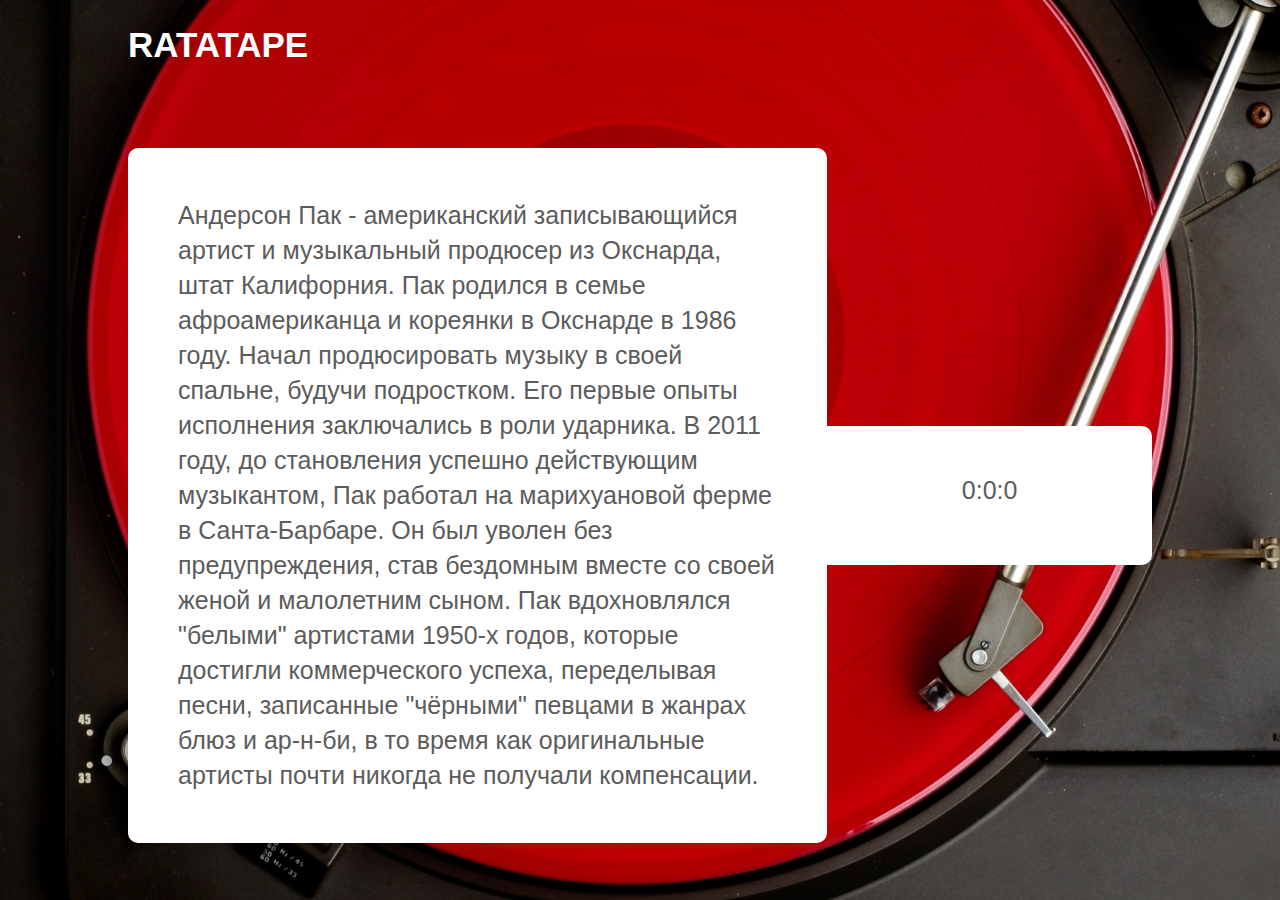
==== main.html @ b48607bf "Добавлена начальная страница" ====
<!DOCTYPE html>
<html lang="en">
<head>
    <meta charset="UTF-8">
    <link rel="stylesheet" href="css/style.css">
    <meta name="viewport" content="width=device-width, initial-scale=1.0">
    <title>RATATAPE</title>
</head>
<body>
    <div class="random-text">Дональд Гловер - американский актёр, сценарист, продюсер, режиссёр, комик и музыкант. Дональд получил известность как сценарист телесериала "Студия 30", а также за роль студента колледжа Троя Барнса в ситкоме "Сообщество". Гловер также записывает музыку под сценическим именем Чайлдиш Гамбино. В 2015 году был дважды номинирован на премию "Грэмми" в категориях лучший рэп-альбом и лучшее выступление. В 2018 году удостоен "Грэмми" в категории "Лучшее традиционное ар-н-би исполнение". Победитель премии "Золотой глобус" (2017) в номинации "Лучший актёр в комедийном сериале" за роль в сериале "Атланта".</div>
    <div class="random-text">Бейонсе - американская певица, актриса, танцовщица, музыкальный продюсер. Будучи ребёнком, участвовала в разных вокальных и танцевальных конкурсах, принимала участие в школьной художественной самодеятельности. 11 декабря 2009 года Билборд объявил Бейонсе  самой успешной исполнительницей 2000-х годов и главной радио-исполнительницей десятилетия. В 2019 году вошла в список самых высокооплачиваемых музыкантов по версии журнала Форбс. Заработанная сумма составила 81 млн долларов, это шестое место в рейтинге, которое певица разделила с Джей-зи.</div>
    <div class="random-text">Андерсон Пак - американский записывающийся артист и музыкальный продюсер из Окснарда, штат Калифорния. Пак родился в семье афроамериканца и кореянки в Окснарде в 1986 году. Начал продюсировать музыку в своей спальне, будучи подростком. Его первые опыты исполнения заключались в роли ударника. В 2011 году, до становления успешно действующим музыкантом, Пак работал на марихуановой ферме в Санта-Барбаре. Он был уволен без предупреждения, став бездомным вместе со своей женой и малолетним сыном. Пак вдохновлялся "белыми" артистами 1950-х годов, которые достигли коммерческого успеха, переделывая песни, записанные "чёрными" певцами в жанрах блюз и ар-н-би, в то время как оригинальные артисты почти никогда не получали компенсации.</div>
    <div class="random-text">Фрэнсис Альберт Синатра - американский киноактёр, кинорежиссёр, продюсер, шоумен, певец. Одиннадцать раз становился лауреатом премии "Грэмми". Славился романтическим стилем исполнения песен и "бархатным" тембром голоса. В XX веке Синатра стал легендой не только музыкального мира, но и каждого аспекта американской культуры. Когда его не стало, некоторые журналисты писали: "К чёрту календарь. День смерти Фрэнка Синатры - конец XX века". Певческая карьера Синатры стартовала ещё в 1930-х годах, а к концу жизни он считался эталоном музыкального стиля и вкуса. В молодые годы имел прозвище Фрэнки и Голос, в более поздние годы - Мистер Голубые Глаза, а затем - Председатель. За 60 лет активной творческой деятельности записал около 100 неизменно популярных дисков-синглов.</div>
    <div class="random-text">Кендрик Ламар Дакворт - американский рэп-исполнитель. По мнению множества авторитетных музыкантов, является "Новым королём Западного побережья". Первый в истории неджазовый и неклассический музыкант, получивший Пулитцеровскую премию. За всю свою музыкальную карьеру Ламар получил широкое признание слушателей и музыкальных рецензентов, что помогло ему завоевать обилие музыкальных наград, в том числе семь премий "Грэмми". В 2015 году он был номинирован в 11 категориях "Грэмми", что позволило ему расположиться на втором месте после Майкла Джексона по числу номинаций за одну церемонию. В 2016 журнал Тайм включил Ламара в список ста наиболее влиятельных людей года. Вдобавок, помимо сольной карьеры, он входит в альянс рэперов Западного Побережья.</div>
    <div class="random-text">Джонни Кэш - американский певец и композитор-песенник, ключевая фигура в музыке кантри, является одним из самых влиятельных музыкантов 20 века. Несмотря на то, что в первую очередь его признали иконой кантри, исполнение песен в таких жанрах как госпел, рок-н-ролл и рокабилли - не редкость. Благодаря своей музыке, стилю жизни на сцене и вне её заслужил авторитет среди большого круга любителей музыки, далеко за пределами жанра кантри. Сам себя позиционировал как исполнителя "христианского кантри". С Джонни Кэшем ассоциируется устойчивое словосочетание "Человек в чёрном", поскольку с 1960-х годов для него было характерно ношение тёмной одежды (причины этого он поясняет в тексте одноимённой песни 1971 года).</div>
    <div class="random-text">Элвис Арон Пресли - американский певец и актёр, один из самых коммерчески успешных исполнителей популярной музыки 20 века. Также известен как "король рок-н-ролла" (или просто "король"). Пресли популяризовал рок-н-ролл, хотя и не был первым исполнителем в этом жанре. Он соединил стили кантри и блюз, дав рождение новому стилю музыки - рокабилли, к которому относятся его первые записи на в середине 1950-х годов. Вкрапляя в свой стиль элементы госпел и эстрады, Пресли вышел за рамки рокабилли и достиг мировой популярности. В 1956 году дебютировал в кино ("Люби меня нежно"). В 1958 - 1960 годах проходил службу в ВС США; после возвращения из армии вновь стал записываться, после чего сконцентрировался на кинокарьере, снявшись в общей сложности в 31 фильме и записав два десятка саундтреков, большая часть которых оценивается крайне слабо.</div>
    <div class="random-text">Эйбел Макконен Тесфайе, профессионально известный как Уикнд - канадский певец, автор песен и музыкальный продюсер эфиопского происхождения. На протяжении 2011 года он выпустил три микстейпа по 9 песен в каждом, которые были одобрены критиками. Год спустя он выпустил сборник из тридцати треков, состоящих из ремастированных версий микстейпового материала и трёх дополнительных песен. Эйбел стал курить марихуану в возрасте 11 лет, а позже перешёл и на более тяжёлые наркотики. Он приписал возникновение его сценического имени следствию бросания средней школы в 2007 году, после того, как он и его друг "ушли [из школы] в один прекрасный уикенд и не вернулись домой". </div>
    <div class="random-text">Канье Омари Уэст - американский рэпер, музыкальный продюсер, композитор и дизайнер. Вырос в Чикаго, где с юных лет был связан с музыкой. В конце 1990-х - начале 2000-х он получил известность как продюсер, приняв участие в создании хитов для таких исполнителей, как Джей-зи, Талиб Квели и Алиша Киз. Бросив обучение в университете, чтобы сосредоточиться на музыке, он решил стать рэпером, выпустив свой дебютный альбом в 2004 году. Канье Уэст известен своими прямыми высказываниями на различных церемониях и в социальных медиа, что не раз приводило к скандалам. В качестве дизайнера он работал с такими компаниями, как Найк и Луи Виттон, а в 2013 году запустил совместно с Адидас собственную линию одежды. В 2014 году Канье женился на звезде реалити-шоу и модели Ким Кардашьян.</div>
    <div class="random-text">Майкл Джозеф Джексон - американский певец, автор песен, музыкальный продюсер, аранжировщик, танцор, хореограф, актёр, сценарист, филантроп, предприниматель. Самый успешный исполнитель в истории поп-музыки, известен как "Король поп-музыки", обладатель 15 премий "Грэмми" и сотен других премий. Количество проданных в мире записей Джексона (альбомов, синглов, сборников и т. д.) составляет 1 миллиард копий. Майкл Джексон внёс значительный вклад в развитие популярной музыки, видеоклипов, танца и моды. Джексона также называют Королём музыкального видео. Джексон превратил клип в произведение искусства через сложные сюжетные линии, танцы, спецэффекты и появление знаменитостей в эпизодических ролях, одновременно разрушая расовые барьеры.</div>
    
    <header class="header">
        <a href="main.html" class="name">RATATAPE</a>
    </header>

    <main class="main">
        <div class="text"></div>

        <div class="timer-and-result">
            <div class="timer">
                <span class="min">0</span>
                <span>:</span>
                <span class="sec">0</span>
                <span>:</span>
                <span class="ms">0</span>
            </div>
            <!-- <div class="result">  </div> -->
            <div class="result">
                <div class="time"></div>
                <div class="speed"></div>
                <div class="mistakes"></div>
            </div>

        </div>
    </main>
    
    <script src="js/main.js"></script>
</body>
</html>
---- css/style.css ----
body {
  margin: 0;
  padding: 0;
  box-sizing: border-box;
  padding: 0 10%;
  font-family: sans-serif;
  font-weight: 500;
  font-size: 25px;
  background: url(../img/bg.jpg) no-repeat;
  background-size: cover;
  color: #5c5c5c;
}

.incorrect {
  background-color: #f36747;
  color: white;
}

.correct {
  background-color: #5bc538;
  color: white;
}

.random-text {
  display: none;
}

.main {
  display: flex;
  justify-content: space-between;
  align-items: center;
  height: 90vh;
}

.timer {
  display: flex;
  justify-content: center;
}

.timer-and-result {
  width: 30%;
  background-color: #fff;
  padding: 50px;
  border-radius: 0 10px 10px 0;
}

.result div {
  margin-top: 10px;
  font-size: 1.4rem;
}

.header {
  height: 10vh;
  display: flex;
  align-items: center;
}

.name {
  font-size: 35px;
  color: white;
  font-weight: 700;
  text-decoration: none;
}

.text {
  width: 80%;
  background-color: #fff;
  padding: 50px;
  border-radius: 10px;
  line-height: 35px;
}
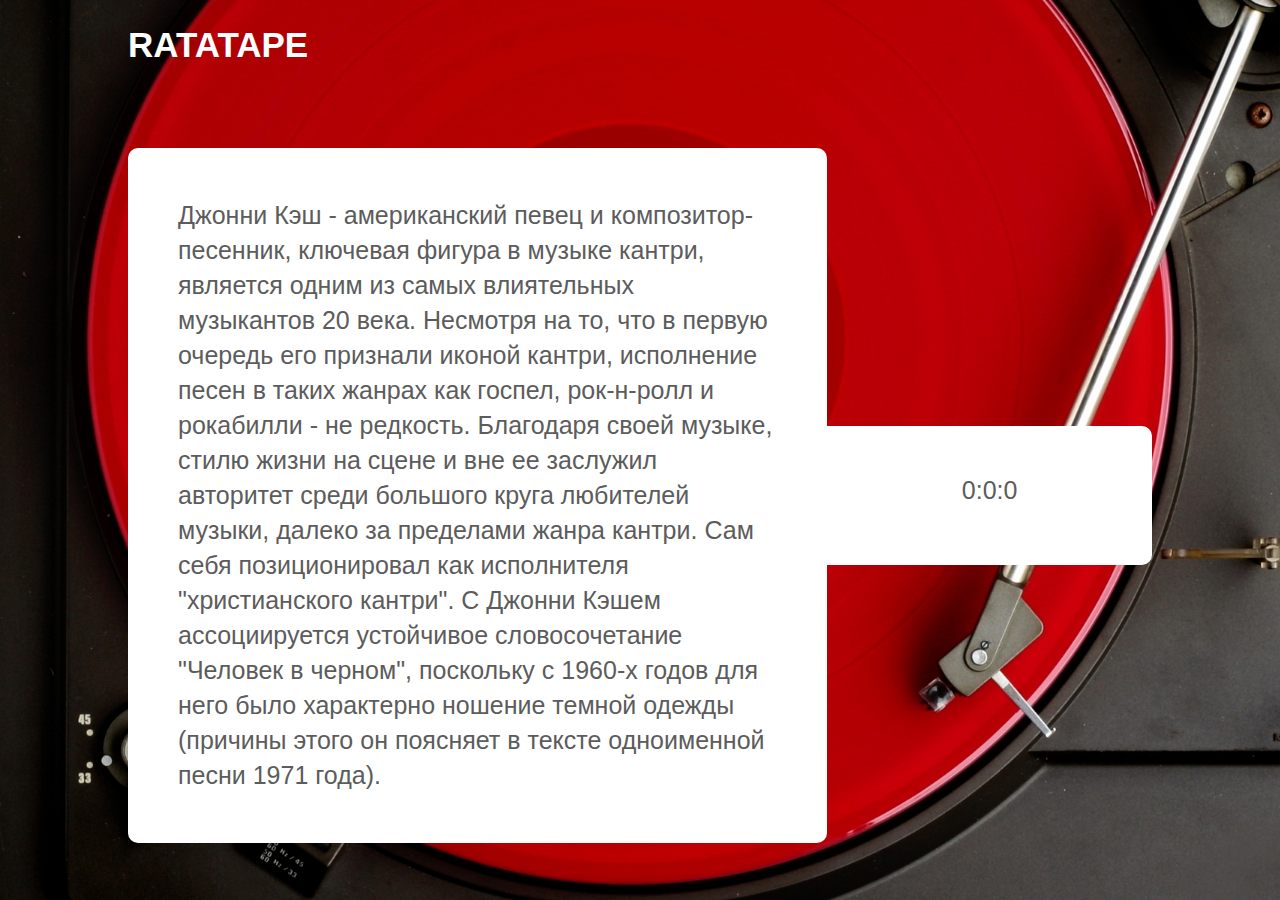
==== commit f5624065: "Исправлены небольшие баги" ====
--- a/main.html
+++ b/main.html
@@ -7,16 +7,16 @@
     <title>RATATAPE</title>
 </head>
 <body>
-    <div class="random-text">Дональд Гловер - американский актёр, сценарист, продюсер, режиссёр, комик и музыкант. Дональд получил известность как сценарист телесериала "Студия 30", а также за роль студента колледжа Троя Барнса в ситкоме "Сообщество". Гловер также записывает музыку под сценическим именем Чайлдиш Гамбино. В 2015 году был дважды номинирован на премию "Грэмми" в категориях лучший рэп-альбом и лучшее выступление. В 2018 году удостоен "Грэмми" в категории "Лучшее традиционное ар-н-би исполнение". Победитель премии "Золотой глобус" (2017) в номинации "Лучший актёр в комедийном сериале" за роль в сериале "Атланта".</div>
-    <div class="random-text">Бейонсе - американская певица, актриса, танцовщица, музыкальный продюсер. Будучи ребёнком, участвовала в разных вокальных и танцевальных конкурсах, принимала участие в школьной художественной самодеятельности. 11 декабря 2009 года Билборд объявил Бейонсе  самой успешной исполнительницей 2000-х годов и главной радио-исполнительницей десятилетия. В 2019 году вошла в список самых высокооплачиваемых музыкантов по версии журнала Форбс. Заработанная сумма составила 81 млн долларов, это шестое место в рейтинге, которое певица разделила с Джей-зи.</div>
-    <div class="random-text">Андерсон Пак - американский записывающийся артист и музыкальный продюсер из Окснарда, штат Калифорния. Пак родился в семье афроамериканца и кореянки в Окснарде в 1986 году. Начал продюсировать музыку в своей спальне, будучи подростком. Его первые опыты исполнения заключались в роли ударника. В 2011 году, до становления успешно действующим музыкантом, Пак работал на марихуановой ферме в Санта-Барбаре. Он был уволен без предупреждения, став бездомным вместе со своей женой и малолетним сыном. Пак вдохновлялся "белыми" артистами 1950-х годов, которые достигли коммерческого успеха, переделывая песни, записанные "чёрными" певцами в жанрах блюз и ар-н-би, в то время как оригинальные артисты почти никогда не получали компенсации.</div>
-    <div class="random-text">Фрэнсис Альберт Синатра - американский киноактёр, кинорежиссёр, продюсер, шоумен, певец. Одиннадцать раз становился лауреатом премии "Грэмми". Славился романтическим стилем исполнения песен и "бархатным" тембром голоса. В XX веке Синатра стал легендой не только музыкального мира, но и каждого аспекта американской культуры. Когда его не стало, некоторые журналисты писали: "К чёрту календарь. День смерти Фрэнка Синатры - конец XX века". Певческая карьера Синатры стартовала ещё в 1930-х годах, а к концу жизни он считался эталоном музыкального стиля и вкуса. В молодые годы имел прозвище Фрэнки и Голос, в более поздние годы - Мистер Голубые Глаза, а затем - Председатель. За 60 лет активной творческой деятельности записал около 100 неизменно популярных дисков-синглов.</div>
-    <div class="random-text">Кендрик Ламар Дакворт - американский рэп-исполнитель. По мнению множества авторитетных музыкантов, является "Новым королём Западного побережья". Первый в истории неджазовый и неклассический музыкант, получивший Пулитцеровскую премию. За всю свою музыкальную карьеру Ламар получил широкое признание слушателей и музыкальных рецензентов, что помогло ему завоевать обилие музыкальных наград, в том числе семь премий "Грэмми". В 2015 году он был номинирован в 11 категориях "Грэмми", что позволило ему расположиться на втором месте после Майкла Джексона по числу номинаций за одну церемонию. В 2016 журнал Тайм включил Ламара в список ста наиболее влиятельных людей года. Вдобавок, помимо сольной карьеры, он входит в альянс рэперов Западного Побережья.</div>
-    <div class="random-text">Джонни Кэш - американский певец и композитор-песенник, ключевая фигура в музыке кантри, является одним из самых влиятельных музыкантов 20 века. Несмотря на то, что в первую очередь его признали иконой кантри, исполнение песен в таких жанрах как госпел, рок-н-ролл и рокабилли - не редкость. Благодаря своей музыке, стилю жизни на сцене и вне её заслужил авторитет среди большого круга любителей музыки, далеко за пределами жанра кантри. Сам себя позиционировал как исполнителя "христианского кантри". С Джонни Кэшем ассоциируется устойчивое словосочетание "Человек в чёрном", поскольку с 1960-х годов для него было характерно ношение тёмной одежды (причины этого он поясняет в тексте одноимённой песни 1971 года).</div>
-    <div class="random-text">Элвис Арон Пресли - американский певец и актёр, один из самых коммерчески успешных исполнителей популярной музыки 20 века. Также известен как "король рок-н-ролла" (или просто "король"). Пресли популяризовал рок-н-ролл, хотя и не был первым исполнителем в этом жанре. Он соединил стили кантри и блюз, дав рождение новому стилю музыки - рокабилли, к которому относятся его первые записи на в середине 1950-х годов. Вкрапляя в свой стиль элементы госпел и эстрады, Пресли вышел за рамки рокабилли и достиг мировой популярности. В 1956 году дебютировал в кино ("Люби меня нежно"). В 1958 - 1960 годах проходил службу в ВС США; после возвращения из армии вновь стал записываться, после чего сконцентрировался на кинокарьере, снявшись в общей сложности в 31 фильме и записав два десятка саундтреков, большая часть которых оценивается крайне слабо.</div>
-    <div class="random-text">Эйбел Макконен Тесфайе, профессионально известный как Уикнд - канадский певец, автор песен и музыкальный продюсер эфиопского происхождения. На протяжении 2011 года он выпустил три микстейпа по 9 песен в каждом, которые были одобрены критиками. Год спустя он выпустил сборник из тридцати треков, состоящих из ремастированных версий микстейпового материала и трёх дополнительных песен. Эйбел стал курить марихуану в возрасте 11 лет, а позже перешёл и на более тяжёлые наркотики. Он приписал возникновение его сценического имени следствию бросания средней школы в 2007 году, после того, как он и его друг "ушли [из школы] в один прекрасный уикенд и не вернулись домой". </div>
+    <div class="random-text">Дональд Гловер - американский актер, сценарист, продюсер, режиссер, комик и музыкант. Дональд получил известность как сценарист телесериала "Студия 30", а также за роль студента колледжа Троя Барнса в ситкоме "Сообщество". Гловер также записывает музыку под сценическим именем Чайлдиш Гамбино. В 2015 году был дважды номинирован на премию "Грэмми" в категориях лучший рэп-альбом и лучшее выступление. В 2018 году удостоен "Грэмми" в категории "Лучшее традиционное ар-н-би исполнение". Победитель премии "Золотой глобус" (2017) в номинации "Лучший актер в комедийном сериале" за роль в сериале "Атланта".</div>
+    <div class="random-text">Бейонсе - американская певица, актриса, танцовщица, музыкальный продюсер. Будучи ребенком, участвовала в разных вокальных и танцевальных конкурсах, принимала участие в школьной художественной самодеятельности. 11 декабря 2009 года Билборд объявил Бейонсе  самой успешной исполнительницей 2000-х годов и главной радио-исполнительницей десятилетия. В 2019 году вошла в список самых высокооплачиваемых музыкантов по версии журнала Форбс. Заработанная сумма составила 81 млн долларов, это шестое место в рейтинге, которое певица разделила с Джей-зи.</div>
+    <div class="random-text">Андерсон Пак - американский записывающийся артист и музыкальный продюсер из Окснарда, штат Калифорния. Пак родился в семье афроамериканца и кореянки в Окснарде в 1986 году. Начал продюсировать музыку в своей спальне, будучи подростком. Его первые опыты исполнения заключались в роли ударника. В 2011 году, до становления успешно действующим музыкантом, Пак работал на марихуановой ферме в Санта-Барбаре. Он был уволен без предупреждения, став бездомным вместе со своей женой и малолетним сыном. Пак вдохновлялся "белыми" артистами 1950-х годов, которые достигли коммерческого успеха, переделывая песни, записанные "черными" певцами в жанрах блюз и ар-н-би, в то время как оригинальные артисты почти никогда не получали компенсации.</div>
+    <div class="random-text">Фрэнсис Альберт Синатра - американский киноактер, кинорежиссер, продюсер, шоумен, певец. Одиннадцать раз становился лауреатом премии "Грэмми". Славился романтическим стилем исполнения песен и "бархатным" тембром голоса. В XX веке Синатра стал легендой не только музыкального мира, но и каждого аспекта американской культуры. Когда его не стало, некоторые журналисты писали: "К черту календарь. День смерти Фрэнка Синатры - конец XX века". Певческая карьера Синатры стартовала еще в 1930-х годах, а к концу жизни он считался эталоном музыкального стиля и вкуса. В молодые годы имел прозвище Фрэнки и Голос, в более поздние годы - Мистер Голубые Глаза, а затем - Председатель. За 60 лет активной творческой деятельности записал около 100 неизменно популярных дисков-синглов.</div>
+    <div class="random-text">Кендрик Ламар Дакворт - американский рэп-исполнитель. По мнению множества авторитетных музыкантов, является "Новым королем Западного побережья". Первый в истории неджазовый и неклассический музыкант, получивший Пулитцеровскую премию. За всю свою музыкальную карьеру Ламар получил широкое признание слушателей и музыкальных рецензентов, что помогло ему завоевать обилие музыкальных наград, в том числе семь премий "Грэмми". В 2015 году он был номинирован в 11 категориях "Грэмми", что позволило ему расположиться на втором месте после Майкла Джексона по числу номинаций за одну церемонию. В 2016 журнал Тайм включил Ламара в список ста наиболее влиятельных людей года. Вдобавок, помимо сольной карьеры, он входит в альянс рэперов Западного Побережья.</div>
+    <div class="random-text">Джонни Кэш - американский певец и композитор-песенник, ключевая фигура в музыке кантри, является одним из самых влиятельных музыкантов 20 века. Несмотря на то, что в первую очередь его признали иконой кантри, исполнение песен в таких жанрах как госпел, рок-н-ролл и рокабилли - не редкость. Благодаря своей музыке, стилю жизни на сцене и вне ее заслужил авторитет среди большого круга любителей музыки, далеко за пределами жанра кантри. Сам себя позиционировал как исполнителя "христианского кантри". С Джонни Кэшем ассоциируется устойчивое словосочетание "Человек в черном", поскольку с 1960-х годов для него было характерно ношение темной одежды (причины этого он поясняет в тексте одноименной песни 1971 года).</div>
+    <div class="random-text">Элвис Арон Пресли - американский певец и актер, один из самых коммерчески успешных исполнителей популярной музыки 20 века. Также известен как "король рок-н-ролла" (или просто "король"). Пресли популяризовал рок-н-ролл, хотя и не был первым исполнителем в этом жанре. Он соединил стили кантри и блюз, дав рождение новому стилю музыки - рокабилли, к которому относятся его первые записи на в середине 1950-х годов. Вкрапляя в свой стиль элементы госпел и эстрады, Пресли вышел за рамки рокабилли и достиг мировой популярности. В 1956 году дебютировал в кино ("Люби меня нежно"). В 1958 - 1960 годах проходил службу в ВС США; после возвращения из армии вновь стал записываться, после чего сконцентрировался на кинокарьере, снявшись в общей сложности в 31 фильме и записав два десятка саундтреков, большая часть которых оценивается крайне слабо.</div>
+    <div class="random-text">Эйбел Макконен Тесфайе, профессионально известный как Уикнд - канадский певец, автор песен и музыкальный продюсер эфиопского происхождения. На протяжении 2011 года он выпустил три микстейпа по 9 песен в каждом, которые были одобрены критиками. Год спустя он выпустил сборник из тридцати треков, состоящих из ремастированных версий микстейпового материала и трех дополнительных песен. Эйбел стал курить марихуану в возрасте 11 лет, а позже перешел и на более тяжелые наркотики. Он приписал возникновение его сценического имени следствию бросания средней школы в 2007 году, после того, как он и его друг "ушли [из школы] в один прекрасный уикенд и не вернулись домой". </div>
     <div class="random-text">Канье Омари Уэст - американский рэпер, музыкальный продюсер, композитор и дизайнер. Вырос в Чикаго, где с юных лет был связан с музыкой. В конце 1990-х - начале 2000-х он получил известность как продюсер, приняв участие в создании хитов для таких исполнителей, как Джей-зи, Талиб Квели и Алиша Киз. Бросив обучение в университете, чтобы сосредоточиться на музыке, он решил стать рэпером, выпустив свой дебютный альбом в 2004 году. Канье Уэст известен своими прямыми высказываниями на различных церемониях и в социальных медиа, что не раз приводило к скандалам. В качестве дизайнера он работал с такими компаниями, как Найк и Луи Виттон, а в 2013 году запустил совместно с Адидас собственную линию одежды. В 2014 году Канье женился на звезде реалити-шоу и модели Ким Кардашьян.</div>
-    <div class="random-text">Майкл Джозеф Джексон - американский певец, автор песен, музыкальный продюсер, аранжировщик, танцор, хореограф, актёр, сценарист, филантроп, предприниматель. Самый успешный исполнитель в истории поп-музыки, известен как "Король поп-музыки", обладатель 15 премий "Грэмми" и сотен других премий. Количество проданных в мире записей Джексона (альбомов, синглов, сборников и т. д.) составляет 1 миллиард копий. Майкл Джексон внёс значительный вклад в развитие популярной музыки, видеоклипов, танца и моды. Джексона также называют Королём музыкального видео. Джексон превратил клип в произведение искусства через сложные сюжетные линии, танцы, спецэффекты и появление знаменитостей в эпизодических ролях, одновременно разрушая расовые барьеры.</div>
+    <div class="random-text">Майкл Джозеф Джексон - американский певец, автор песен, музыкальный продюсер, аранжировщик, танцор, хореограф, актер, сценарист, филантроп, предприниматель. Самый успешный исполнитель в истории поп-музыки, известен как "Король поп-музыки", обладатель 15 премий "Грэмми" и сотен других премий. Количество проданных в мире записей Джексона (альбомов, синглов, сборников и т. д.) составляет 1 миллиард копий. Майкл Джексон внес значительный вклад в развитие популярной музыки, видеоклипов, танца и моды. Джексона также называют Королем музыкального видео. Джексон превратил клип в произведение искусства через сложные сюжетные линии, танцы, спецэффекты и появление знаменитостей в эпизодических ролях, одновременно разрушая расовые барьеры.</div>
     
     <header class="header">
         <a href="main.html" class="name">RATATAPE</a>
